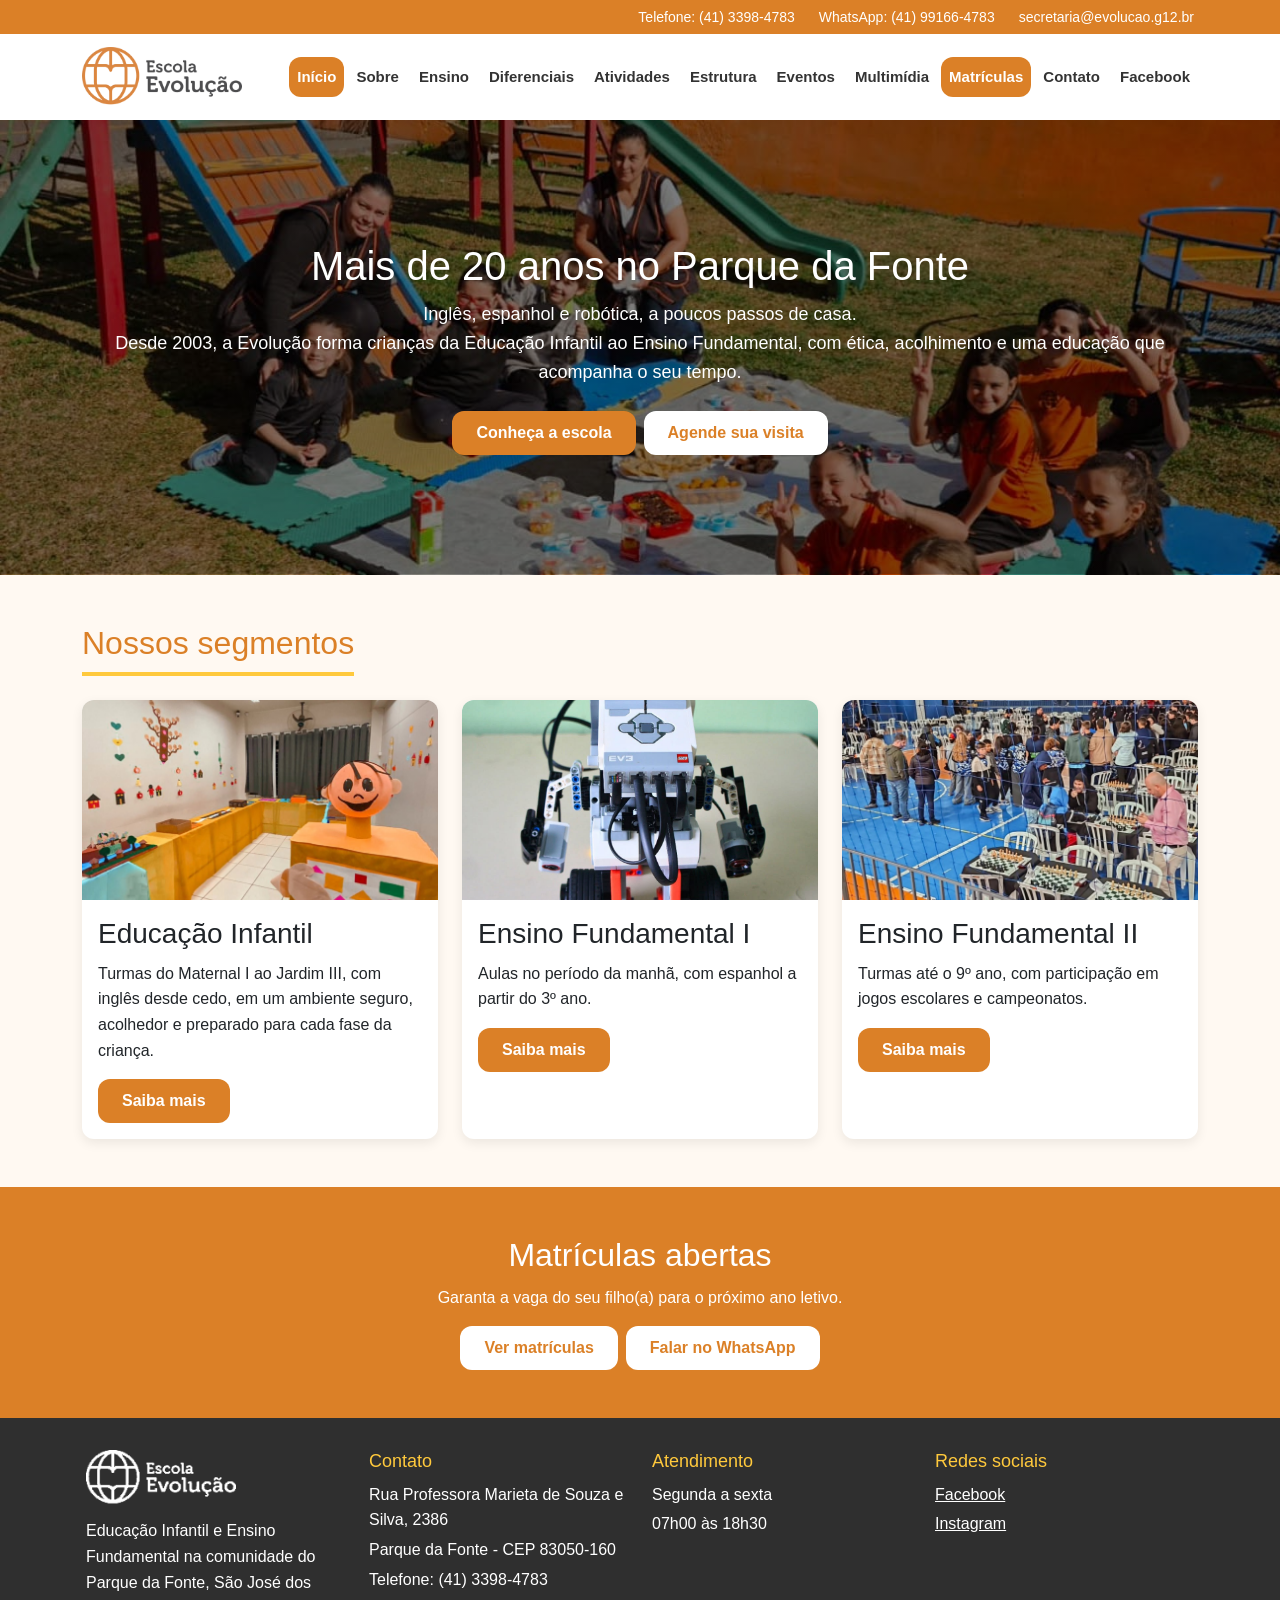
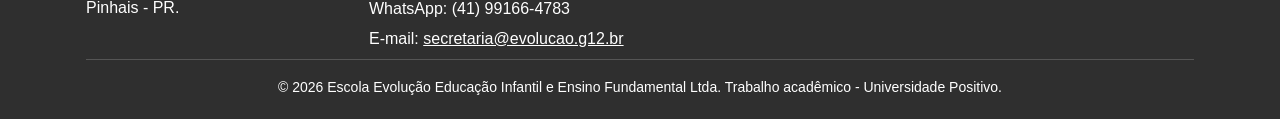
==== index.html @ ef8113a2 "Subindo Projeto" ====
<!DOCTYPE html>
<html lang="pt-BR">
<head>
    <meta charset="UTF-8">
    <meta name="viewport" content="width=device-width, initial-scale=1.0">
    <title>Início | Escola Evolução</title>
    <link rel="stylesheet" href="css/bootstrap.min.css">
    <link rel="stylesheet" href="css/style.css">
    <style>
        .banner-pagina {
            background-image: linear-gradient(rgba(0, 0, 0, 0.5), rgba(0, 0, 0, 0.5)), url("assets/images/parquinho.jpg");
        }
    </style>
</head>
<body>
    <header class="cabecalho">
        <div class="faixa-topo">
            <div class="conteudo faixa-topo-itens">
                <span>Telefone: (41) 3398-4783</span>
                <a href="https://wa.me/5541991664783" target="_blank">WhatsApp: (41) 99166-4783</a>
                <a href="mailto:secretaria@evolucao.g12.br">secretaria@evolucao.g12.br</a>
            </div>
        </div>
        <nav class="navbar navbar-expand-xl">
            <div class="container">
                <a class="navbar-brand logo" href="index.html">
                    <img src="assets/images/logo-color.png" alt="Logo da Escola Evolução">
                </a>
                <button class="navbar-toggler" type="button" data-bs-toggle="collapse" data-bs-target="#menu-principal" aria-controls="menu-principal" aria-expanded="false" aria-label="Abrir menu">
                    <span class="navbar-toggler-icon"></span>
                </button>
                <div class="collapse navbar-collapse" id="menu-principal">
                    <ul class="navbar-nav ms-auto gap-1">
                        <li class="nav-item"><a class="nav-link menu-link ativo" href="index.html">Início</a></li>
                        <li class="nav-item"><a class="nav-link menu-link" href="sobre.html">Sobre</a></li>
                        <li class="nav-item"><a class="nav-link menu-link" href="ensino.html">Ensino</a></li>
                        <li class="nav-item"><a class="nav-link menu-link" href="diferenciais.html">Diferenciais</a></li>
                        <li class="nav-item"><a class="nav-link menu-link" href="atividades.html">Atividades</a></li>
                        <li class="nav-item"><a class="nav-link menu-link" href="estrutura.html">Estrutura</a></li>
                        <li class="nav-item"><a class="nav-link menu-link" href="eventos.html">Eventos</a></li>
                        <li class="nav-item"><a class="nav-link menu-link" href="multimidia.html">Multimídia</a></li>
                        <li class="nav-item"><a class="nav-link menu-link menu-destaque" href="matriculas.html">Matrículas</a></li>
                        <li class="nav-item"><a class="nav-link menu-link" href="contato.html">Contato</a></li>
                        <li class="nav-item"><a class="nav-link menu-link" href="https://www.facebook.com/evolucaosjp" target="_blank">Facebook</a></li>
                    </ul>
                </div>
            </div>
        </nav>
    </header>

    <main>
        <section class="banner-pagina banner-grande">
            <div class="container">
                <h1>Mais de 20 anos no Parque da Fonte</h1>
                <p>Inglês, espanhol e robótica, a poucos passos de casa.</p>
                <p>Desde 2003, a Evolução forma crianças da Educação Infantil ao Ensino Fundamental, com ética, acolhimento e uma educação que acompanha o seu tempo.</p>
                <div class="d-flex flex-wrap justify-content-center gap-2 mt-4">
                    <a class="btn btn-escola" href="sobre.html">Conheça a escola</a>
                    <a class="btn btn-escola btn-claro" href="https://wa.me/5541991664783" target="_blank">Agende sua visita</a>
                </div>
            </div>
        </section>

        <section class="secao">
            <div class="container">
                <h2 class="titulo-secao">Nossos segmentos</h2>
                <div class="row g-4">
                    <div class="col-md-4">
                        <article class="card card-escola h-100">
                            <img src="assets/images/sala-feira-cultural-infantil.jpg" class="card-img-top" alt="Sala da Educação Infantil decorada para a Feira Cultural">
                            <div class="card-body">
                                <h3 class="card-title">Educação Infantil</h3>
                                <p class="card-text">Turmas do Maternal I ao Jardim III, com inglês desde cedo, em um ambiente seguro, acolhedor e preparado para cada fase da criança.</p>
                                <a class="btn btn-escola" href="ensino.html">Saiba mais</a>
                            </div>
                        </article>
                    </div>
                    <div class="col-md-4">
                        <article class="card card-escola h-100">
                            <img src="assets/images/robotica.jpg" class="card-img-top" alt="Robô de robótica educacional montado pelos alunos">
                            <div class="card-body">
                                <h3 class="card-title">Ensino Fundamental I</h3>
                                <p class="card-text">Aulas no período da manhã, com espanhol a partir do 3º ano.</p>
                                <a class="btn btn-escola" href="ensino.html">Saiba mais</a>
                            </div>
                        </article>
                    </div>
                    <div class="col-md-4">
                        <article class="card card-escola h-100">
                            <img src="assets/images/jogos-colegiais-xadrez.jpg" class="card-img-top" alt="Ginásio com mesas de xadrez nos Jogos Colegiais">
                            <div class="card-body">
                                <h3 class="card-title">Ensino Fundamental II</h3>
                                <p class="card-text">Turmas até o 9º ano, com participação em jogos escolares e campeonatos.</p>
                                <a class="btn btn-escola" href="ensino.html">Saiba mais</a>
                            </div>
                        </article>
                    </div>
                </div>
            </div>
        </section>

        <section class="faixa-chamada">
            <div class="container">
                <h2>Matrículas abertas</h2>
                <p>Garanta a vaga do seu filho(a) para o próximo ano letivo.</p>
                <div class="d-flex flex-wrap justify-content-center gap-2">
                    <a class="btn btn-escola btn-claro" href="matriculas.html">Ver matrículas</a>
                    <a class="btn btn-escola btn-claro" href="https://wa.me/5541991664783" target="_blank">Falar no WhatsApp</a>
                </div>
            </div>
        </section>
    </main>

    <footer class="rodape">
        <div class="conteudo">
            <div class="rodape-colunas">
                <div>
                    <img class="rodape-logo" src="assets/images/logo-white.png" alt="Logo da Escola Evolução">
                    <p>Educação Infantil e Ensino Fundamental na comunidade do Parque da Fonte, São José dos Pinhais - PR.</p>
                </div>
                <div>
                    <h3>Contato</h3>
                    <p>Rua Professora Marieta de Souza e Silva, 2386</p>
                    <p>Parque da Fonte - CEP 83050-160</p>
                    <p>Telefone: (41) 3398-4783</p>
                    <p>WhatsApp: (41) 99166-4783</p>
                    <p>E-mail: <a href="mailto:secretaria@evolucao.g12.br">secretaria@evolucao.g12.br</a></p>
                </div>
                <div>
                    <h3>Atendimento</h3>
                    <p>Segunda a sexta</p>
                    <p>07h00 às 18h30</p>
                </div>
                <div>
                    <h3>Redes sociais</h3>
                    <p><a href="https://www.facebook.com/evolucaosjp" target="_blank">Facebook</a></p>
                    <p><a href="https://www.instagram.com/evolucaosjp" target="_blank">Instagram</a></p>
                </div>
            </div>
            <p class="rodape-copyright">&copy; 2026 Escola Evolução Educação Infantil e Ensino Fundamental Ltda. Trabalho acadêmico - Universidade Positivo.</p>
        </div>
    </footer>

    <script src="js/bootstrap.bundle.min.js"></script>
    <script src="js/script.js"></script>
</body>
</html>
---- css/style.css ----
/*
    Projeto: Site institucional - Escola Evolução (São José dos Pinhais - PR)
    Disciplina: Desenvolvimento Front-End para Web - Universidade Positivo
    Arquivo: style.css
    Descrição: estilos compartilhados por todas as páginas (com Bootstrap e com CSS puro).
*/

:root {
    --cor-principal: #DB8027;
    --cor-principal-escura: #B5651A;
    --cor-destaque: #FFC93C;
    --cor-texto: #333333;
    --cor-fundo: #FFF9F2;
    --cor-branca: #FFFFFF;
    --cor-rodape: #2F2F2F;
    --fonte-texto: Arial, Helvetica, sans-serif;
    --fonte-titulo: "Arial Rounded MT Bold", Arial, Helvetica, sans-serif;
    --raio: 12px;
    --sombra: 0 4px 12px rgba(0, 0, 0, 0.08);
}

* {
    box-sizing: border-box;
}

body {
    margin: 0;
    font-family: var(--fonte-texto);
    font-size: 16px;
    line-height: 1.6;
    color: var(--cor-texto);
    background-color: var(--cor-fundo);
}

h1,
h2,
h3 {
    font-family: var(--fonte-titulo);
    color: var(--cor-principal);
    line-height: 1.3;
}

a {
    color: var(--cor-principal);
}

img {
    max-width: 100%;
    display: block;
}

.conteudo {
    max-width: 1140px;
    margin: 0 auto;
    padding: 0 16px;
}

.secao {
    padding: 48px 0;
}

.titulo-secao {
    display: inline-block;
    margin-bottom: 24px;
    padding-bottom: 8px;
    border-bottom: 4px solid var(--cor-destaque);
}

.btn-escola {
    display: inline-block;
    padding: 10px 24px;
    border: none;
    border-radius: var(--raio);
    background-color: var(--cor-principal);
    color: var(--cor-branca);
    font-weight: bold;
    text-decoration: none;
    cursor: pointer;
}

.btn-escola:hover {
    background-color: var(--cor-principal-escura);
    color: var(--cor-branca);
}

.card-escola {
    background-color: var(--cor-branca);
    border: none;
    border-radius: var(--raio);
    box-shadow: var(--sombra);
    overflow: hidden;
}

.card-escola img {
    width: 100%;
    height: 200px;
    object-fit: cover;
}

.cabecalho {
    background-color: var(--cor-branca);
    box-shadow: var(--sombra);
}

.logo img {
    height: 60px;
    width: auto;
}

.menu-link {
    display: block;
    padding: 8px 10px;
    border-radius: var(--raio);
    color: var(--cor-texto);
    font-size: 15px;
    font-weight: bold;
    text-decoration: none;
}

.menu-link:hover,
.menu-link.ativo {
    background-color: var(--cor-principal);
    color: var(--cor-branca);
}

.menu {
    display: flex;
    flex-wrap: wrap;
    justify-content: space-between;
    align-items: center;
    padding-top: 10px;
    padding-bottom: 10px;
}

#menu-botao {
    padding: 6px 12px;
    border: 2px solid var(--cor-principal);
    border-radius: var(--raio);
    background-color: var(--cor-branca);
    color: var(--cor-principal);
    font-size: 24px;
    cursor: pointer;
}

.menu-lista {
    display: none;
    width: 100%;
    margin: 10px 0 0;
    padding: 0;
    list-style: none;
}

.menu-lista.aberto {
    display: flex;
    flex-direction: column;
    gap: 4px;
}

.menu-link.menu-destaque {
    background-color: var(--cor-principal);
    color: var(--cor-branca);
}

.menu-link.menu-destaque:hover {
    background-color: var(--cor-principal-escura);
}

.faixa-topo {
    padding: 6px 0;
    background-color: var(--cor-principal);
    color: var(--cor-branca);
    font-size: 14px;
}

.faixa-topo-itens {
    display: flex;
    flex-wrap: wrap;
    justify-content: center;
    gap: 4px 24px;
}

.faixa-topo a {
    color: var(--cor-branca);
    text-decoration: none;
}

.banner-pagina {
    padding: 64px 0;
    background-color: var(--cor-principal);
    background-size: cover;
    background-position: center;
    color: var(--cor-branca);
    text-align: center;
}

.banner-grande {
    padding: 120px 0;
}

.banner-pagina h1 {
    margin: 0 0 8px;
    color: var(--cor-branca);
}

.banner-pagina p {
    margin: 0;
    font-size: 18px;
}

.duas-colunas {
    display: flex;
    flex-direction: column;
    align-items: center;
    gap: 32px;
}

.duas-colunas > * {
    flex: 1;
}

.duas-colunas img {
    width: 100%;
    max-height: 400px;
    object-fit: cover;
    border-radius: var(--raio);
    box-shadow: var(--sombra);
}

.lista-blocos {
    display: flex;
    flex-wrap: wrap;
    gap: 24px;
}

.lista-blocos > * {
    flex: 1 1 240px;
}

.card-corpo {
    padding: 20px;
}

.card-corpo h3 {
    margin-top: 0;
}

.video-vertical {
    display: block;
    width: auto;
    max-width: 100%;
    max-height: 600px;
    margin: 0 auto;
}

.imagem-secao {
    height: 320px;
    object-fit: cover;
}

.galeria {
    display: grid;
    grid-template-columns: 1fr;
    gap: 16px;
}

.galeria figure {
    margin: 0;
}

.tabela-escola thead th {
    background-color: var(--cor-principal);
    color: var(--cor-branca);
}

.campo {
    border: 2px solid #DDDDDD;
    border-radius: var(--raio);
}

.campo:hover {
    border-color: var(--cor-destaque);
}

.campo:focus {
    border-color: var(--cor-principal);
    box-shadow: 0 0 0 3px rgba(219, 128, 39, 0.25);
    outline: none;
}

.campo:focus:invalid {
    border-color: #DC3545;
    box-shadow: 0 0 0 3px rgba(220, 53, 69, 0.25);
}

.linha-tempo {
    margin: 0;
    padding: 0 0 0 24px;
    border-left: 4px solid var(--cor-principal);
    list-style: none;
}

.linha-tempo li {
    margin-bottom: 24px;
}

.linha-tempo-ano {
    display: inline-block;
    padding: 2px 12px;
    border-radius: var(--raio);
    background-color: var(--cor-principal);
    color: var(--cor-branca);
    font-weight: bold;
}

.lista-valores {
    display: flex;
    flex-wrap: wrap;
    gap: 12px;
    margin: 24px 0;
    padding: 0;
    list-style: none;
}

.lista-valores li {
    padding: 8px 18px;
    border: 2px solid var(--cor-principal);
    border-radius: var(--raio);
    background-color: var(--cor-branca);
    color: var(--cor-principal-escura);
    font-weight: bold;
}

.citacao {
    margin: 0;
    padding: 16px 24px;
    border-left: 6px solid var(--cor-principal);
    background-color: var(--cor-branca);
    border-radius: var(--raio);
    font-size: 20px;
}

.faixa-chamada {
    padding: 48px 0;
    background-color: var(--cor-principal);
    color: var(--cor-branca);
    text-align: center;
}

.faixa-chamada h2 {
    margin-top: 0;
    color: var(--cor-branca);
}

.btn-claro {
    background-color: var(--cor-branca);
    color: var(--cor-principal);
}

.btn-claro:hover {
    background-color: var(--cor-destaque);
    color: var(--cor-texto);
}

.rodape {
    padding: 32px 0 16px;
    background-color: var(--cor-rodape);
    color: var(--cor-branca);
}

.rodape-colunas {
    display: flex;
    flex-direction: column;
    gap: 24px;
}

.rodape-colunas > div {
    flex: 1;
}

.rodape-logo {
    height: 56px;
    width: auto;
    margin-bottom: 12px;
}

.rodape h3 {
    margin-top: 0;
    font-size: 18px;
    color: var(--cor-destaque);
}

.rodape p {
    margin: 4px 0;
}

.rodape a {
    color: var(--cor-branca);
}

.rodape a:hover {
    color: var(--cor-destaque);
}

.rodape-copyright {
    margin-top: 24px;
    padding-top: 16px;
    border-top: 1px solid #555555;
    text-align: center;
    font-size: 14px;
}

@media (min-width: 768px) {
    .faixa-topo-itens {
        justify-content: flex-end;
    }

    .duas-colunas {
        flex-direction: row;
    }

    .galeria {
        grid-template-columns: repeat(2, 1fr);
    }

    .rodape-colunas {
        flex-direction: row;
        justify-content: space-between;
    }
}

@media (min-width: 1200px) {
    #menu-botao {
        display: none;
    }

    .menu-lista {
        display: flex;
        flex-direction: row;
        gap: 4px;
        width: auto;
        margin: 0;
    }

    .galeria {
        grid-template-columns: repeat(4, 1fr);
    }
}
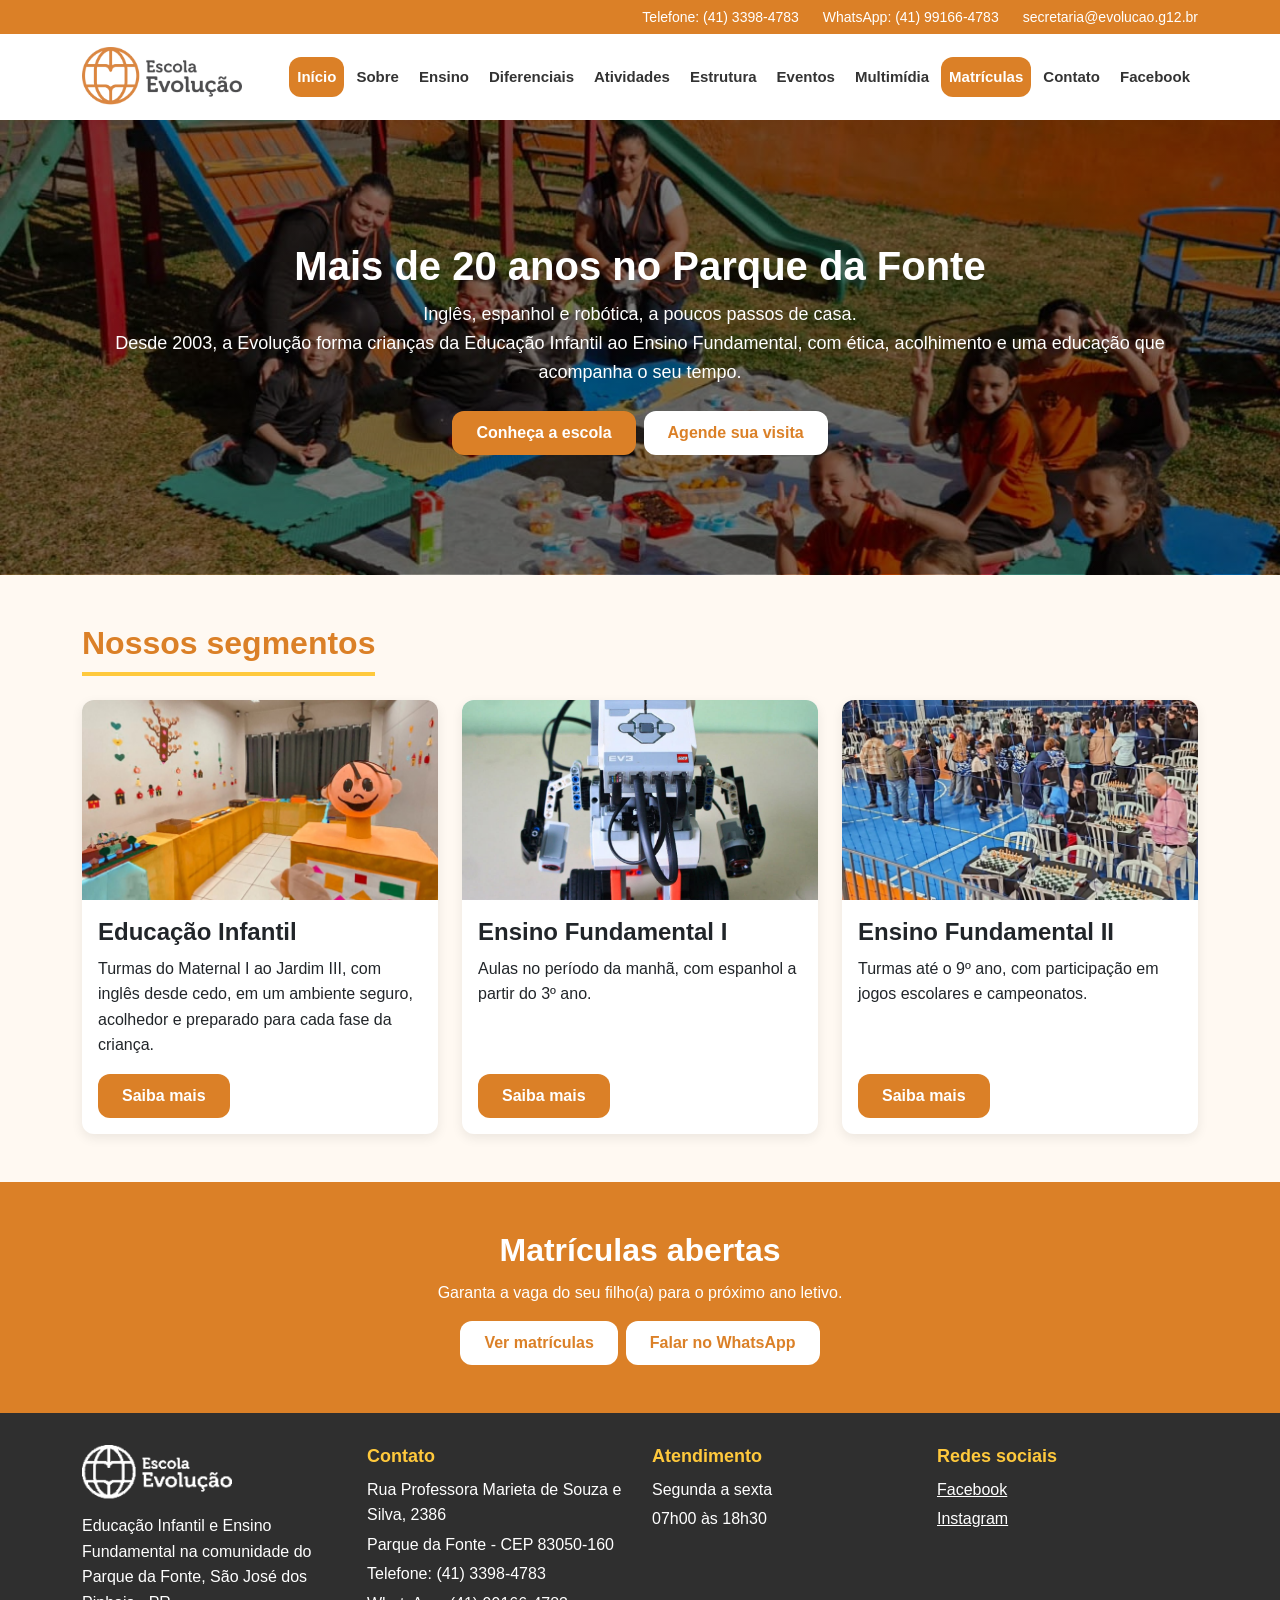
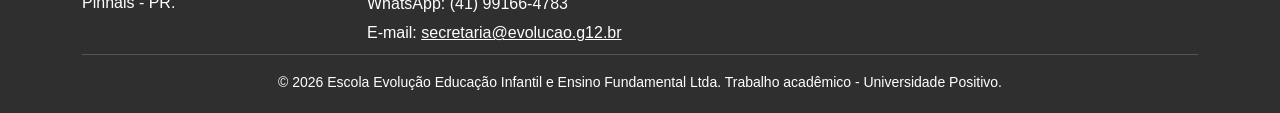
==== commit 0c841bf3: "Alguns ajustes" ====
--- a/index.html
+++ b/index.html
@@ -8,7 +8,7 @@
     <link rel="stylesheet" href="css/style.css">
     <style>
         .banner-pagina {
-            background-image: linear-gradient(rgba(0, 0, 0, 0.5), rgba(0, 0, 0, 0.5)), url("assets/images/parquinho.jpg");
+            background-image: linear-gradient(rgba(0, 0, 0, 0.5), rgba(0, 0, 0, 0.5)), url("img/parquinho.jpg");
         }
     </style>
 </head>
@@ -24,7 +24,7 @@
         <nav class="navbar navbar-expand-xl">
             <div class="container">
                 <a class="navbar-brand logo" href="index.html">
-                    <img src="assets/images/logo-color.png" alt="Logo da Escola Evolução">
+                    <img src="img/logo-color.png" alt="Logo da Escola Evolução">
                 </a>
                 <button class="navbar-toggler" type="button" data-bs-toggle="collapse" data-bs-target="#menu-principal" aria-controls="menu-principal" aria-expanded="false" aria-label="Abrir menu">
                     <span class="navbar-toggler-icon"></span>
@@ -67,31 +67,31 @@
                 <div class="row g-4">
                     <div class="col-md-4">
                         <article class="card card-escola h-100">
-                            <img src="assets/images/sala-feira-cultural-infantil.jpg" class="card-img-top" alt="Sala da Educação Infantil decorada para a Feira Cultural">
-                            <div class="card-body">
+                            <img src="img/sala-feira-cultural-infantil.jpg" class="card-img-top" alt="Sala da Educação Infantil decorada para a Feira Cultural">
+                            <div class="card-body d-flex flex-column">
                                 <h3 class="card-title">Educação Infantil</h3>
                                 <p class="card-text">Turmas do Maternal I ao Jardim III, com inglês desde cedo, em um ambiente seguro, acolhedor e preparado para cada fase da criança.</p>
-                                <a class="btn btn-escola" href="ensino.html">Saiba mais</a>
+                                <a class="btn btn-escola mt-auto align-self-start" href="ensino.html">Saiba mais</a>
                             </div>
                         </article>
                     </div>
                     <div class="col-md-4">
                         <article class="card card-escola h-100">
-                            <img src="assets/images/robotica.jpg" class="card-img-top" alt="Robô de robótica educacional montado pelos alunos">
-                            <div class="card-body">
+                            <img src="img/robotica.jpg" class="card-img-top" alt="Robô de robótica educacional montado pelos alunos">
+                            <div class="card-body d-flex flex-column">
                                 <h3 class="card-title">Ensino Fundamental I</h3>
                                 <p class="card-text">Aulas no período da manhã, com espanhol a partir do 3º ano.</p>
-                                <a class="btn btn-escola" href="ensino.html">Saiba mais</a>
+                                <a class="btn btn-escola mt-auto align-self-start" href="ensino.html">Saiba mais</a>
                             </div>
                         </article>
                     </div>
                     <div class="col-md-4">
                         <article class="card card-escola h-100">
-                            <img src="assets/images/jogos-colegiais-xadrez.jpg" class="card-img-top" alt="Ginásio com mesas de xadrez nos Jogos Colegiais">
-                            <div class="card-body">
+                            <img src="img/jogos-colegiais-xadrez.jpg" class="card-img-top" alt="Ginásio com mesas de xadrez nos Jogos Colegiais">
+                            <div class="card-body d-flex flex-column">
                                 <h3 class="card-title">Ensino Fundamental II</h3>
                                 <p class="card-text">Turmas até o 9º ano, com participação em jogos escolares e campeonatos.</p>
-                                <a class="btn btn-escola" href="ensino.html">Saiba mais</a>
+                                <a class="btn btn-escola mt-auto align-self-start" href="ensino.html">Saiba mais</a>
                             </div>
                         </article>
                     </div>
@@ -115,7 +115,7 @@
         <div class="conteudo">
             <div class="rodape-colunas">
                 <div>
-                    <img class="rodape-logo" src="assets/images/logo-white.png" alt="Logo da Escola Evolução">
+                    <img class="rodape-logo" src="img/logo-white.png" alt="Logo da Escola Evolução">
                     <p>Educação Infantil e Ensino Fundamental na comunidade do Parque da Fonte, São José dos Pinhais - PR.</p>
                 </div>
                 <div>
--- a/css/style.css
+++ b/css/style.css
@@ -35,9 +35,31 @@
 h1,
 h2,
 h3 {
+    margin-top: 0;
+    margin-bottom: 8px;
     font-family: var(--fonte-titulo);
+    font-weight: bold;
     color: var(--cor-principal);
     line-height: 1.3;
+}
+
+h1 {
+    font-size: 2rem;
+}
+
+h2 {
+    font-size: 1.75rem;
+}
+
+h3 {
+    font-size: 1.5rem;
+}
+
+p,
+ul,
+ol {
+    margin-top: 0;
+    margin-bottom: 16px;
 }
 
 a {
@@ -52,7 +74,7 @@
 .conteudo {
     max-width: 1140px;
     margin: 0 auto;
-    padding: 0 16px;
+    padding: 0 12px;
 }
 
 .secao {
@@ -102,6 +124,12 @@
     box-shadow: var(--sombra);
 }
 
+.logo {
+    display: block;
+    margin-right: 16px;
+    padding: 5px 0;
+}
+
 .logo img {
     height: 60px;
     width: auto;
@@ -128,8 +156,8 @@
     flex-wrap: wrap;
     justify-content: space-between;
     align-items: center;
-    padding-top: 10px;
-    padding-bottom: 10px;
+    padding-top: 8px;
+    padding-bottom: 8px;
 }
 
 #menu-botao {
@@ -185,7 +213,7 @@
 }
 
 .banner-pagina {
-    padding: 64px 0;
+    padding: 96px 0;
     background-color: var(--cor-principal);
     background-size: cover;
     background-position: center;
@@ -410,6 +438,14 @@
 }
 
 @media (min-width: 768px) {
+    h1 {
+        font-size: 2.5rem;
+    }
+
+    h2 {
+        font-size: 2rem;
+    }
+
     .faixa-topo-itens {
         justify-content: flex-end;
     }
@@ -445,3 +481,9 @@
         grid-template-columns: repeat(4, 1fr);
     }
 }
+
+@media (min-width: 1400px) {
+    .conteudo {
+        max-width: 1320px;
+    }
+}
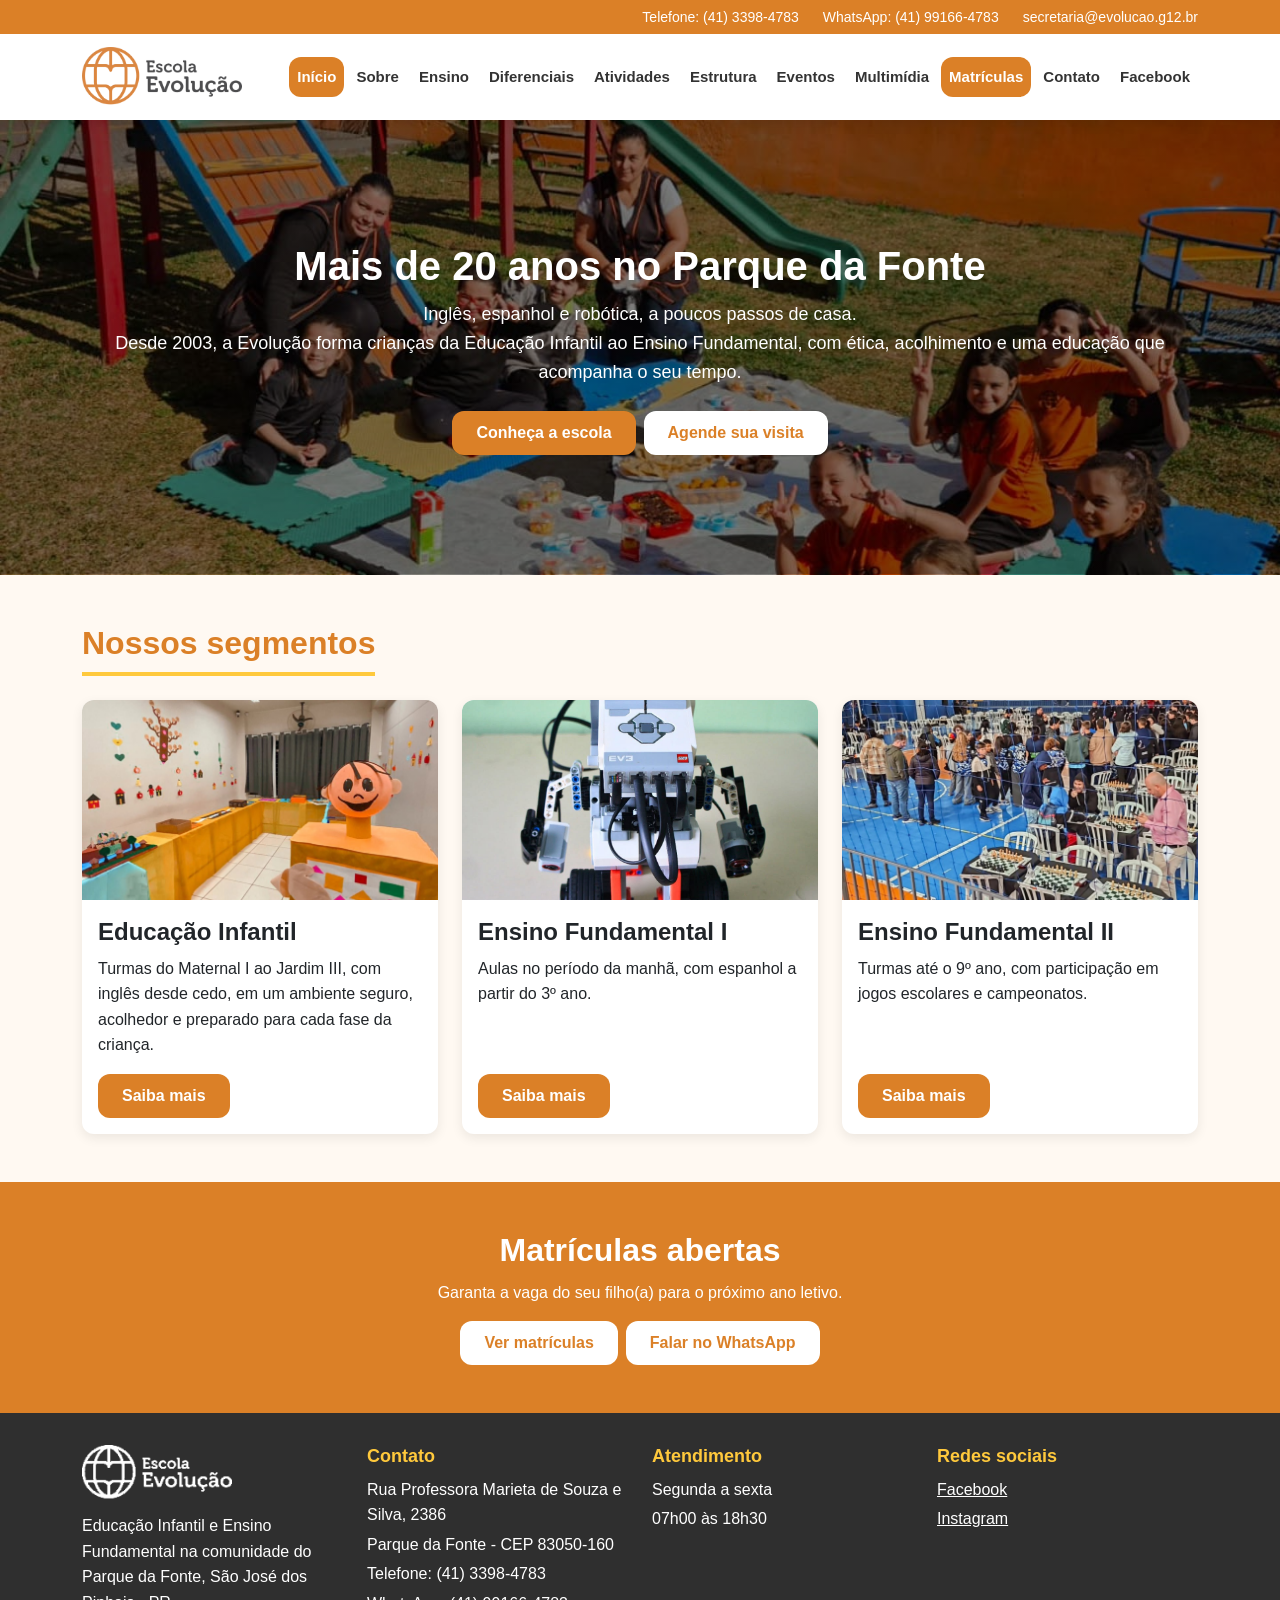
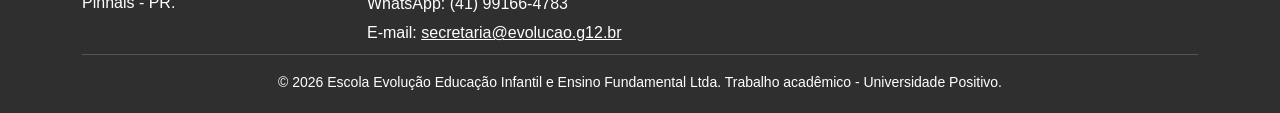
==== commit c6c2520c: "Melhorando o menu" ====
--- a/index.html
+++ b/index.html
@@ -27,7 +27,7 @@
                     <img src="img/logo-color.png" alt="Logo da Escola Evolução">
                 </a>
                 <button class="navbar-toggler" type="button" data-bs-toggle="collapse" data-bs-target="#menu-principal" aria-controls="menu-principal" aria-expanded="false" aria-label="Abrir menu">
-                    <span class="navbar-toggler-icon"></span>
+                    ☰
                 </button>
                 <div class="collapse navbar-collapse" id="menu-principal">
                     <ul class="navbar-nav ms-auto gap-1">
--- a/css/style.css
+++ b/css/style.css
@@ -120,6 +120,9 @@
 }
 
 .cabecalho {
+    position: sticky;
+    top: 0;
+    z-index: 1000;
     background-color: var(--cor-branca);
     box-shadow: var(--sombra);
 }
@@ -137,7 +140,7 @@
 
 .menu-link {
     display: block;
-    padding: 8px 10px;
+    padding: 8px;
     border-radius: var(--raio);
     color: var(--cor-texto);
     font-size: 15px;
@@ -160,7 +163,8 @@
     padding-bottom: 8px;
 }
 
-#menu-botao {
+#menu-botao,
+.navbar-toggler {
     padding: 6px 12px;
     border: 2px solid var(--cor-principal);
     border-radius: var(--raio);
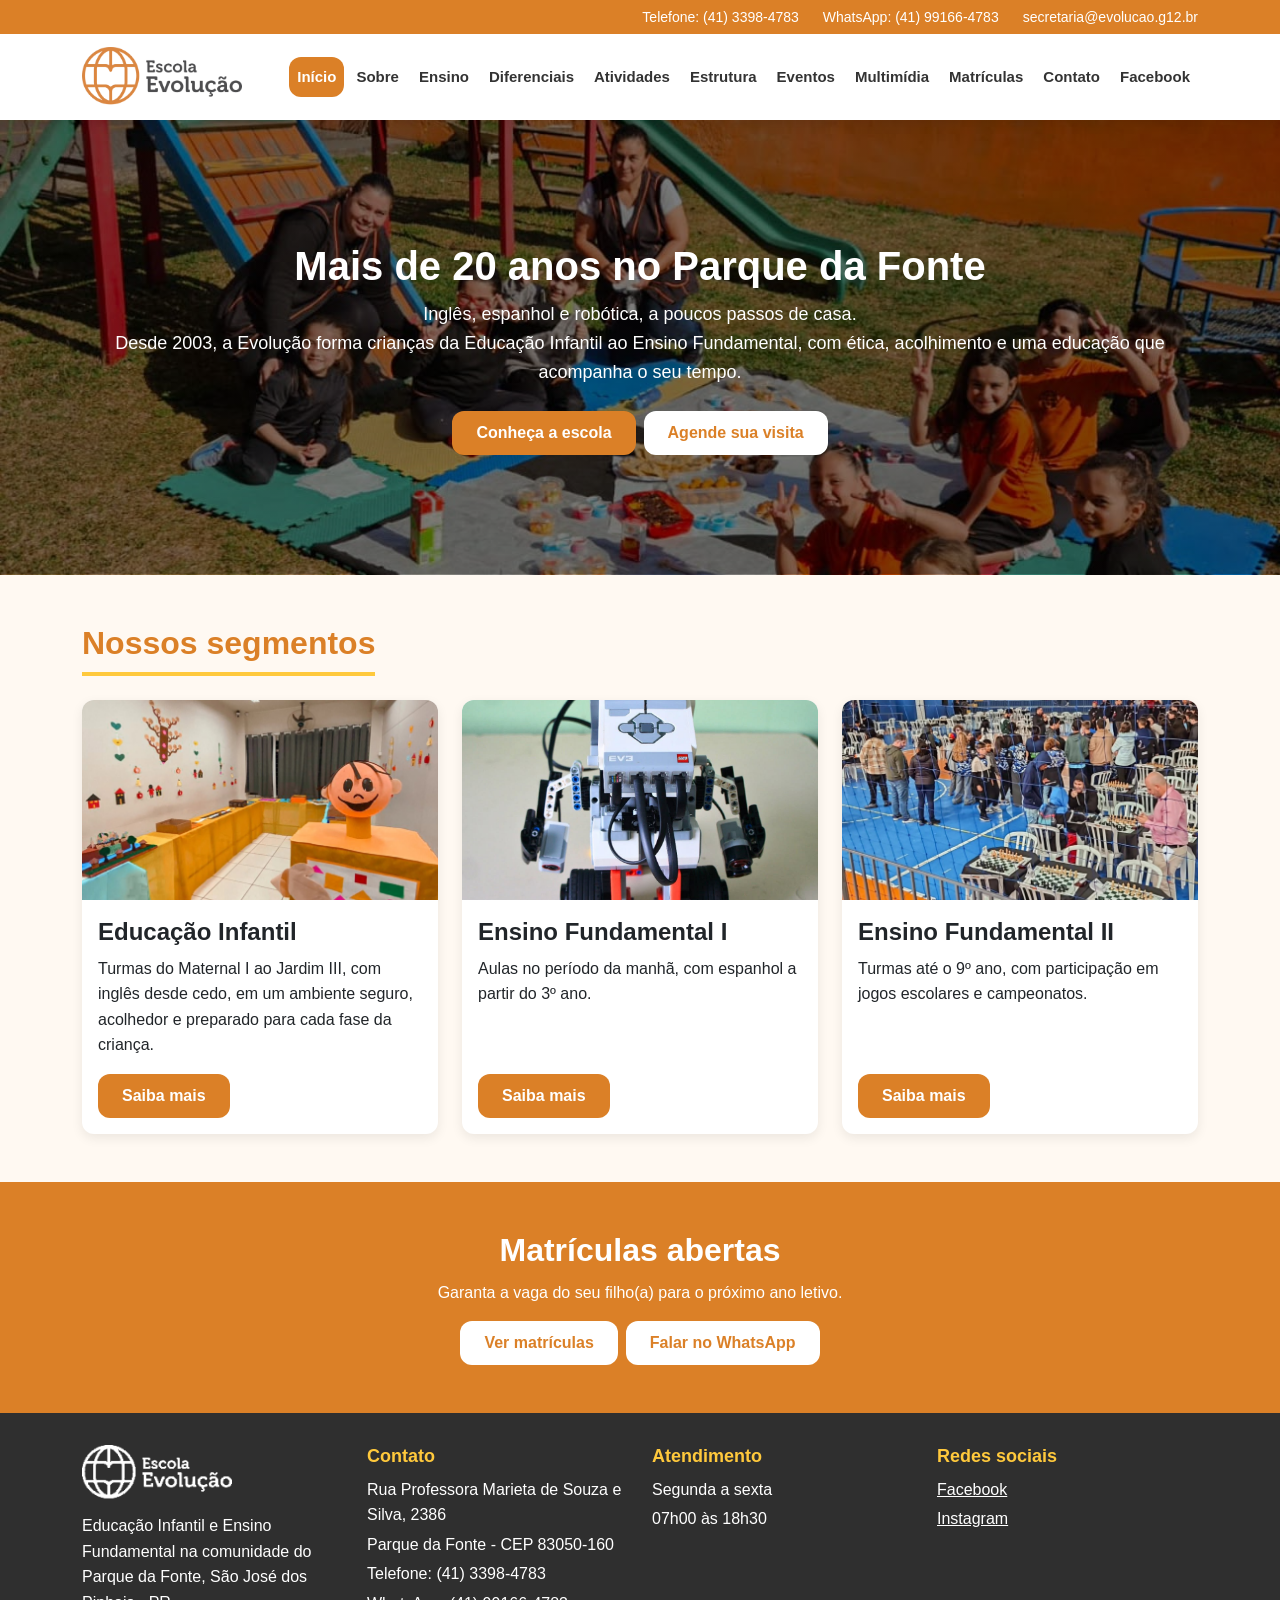
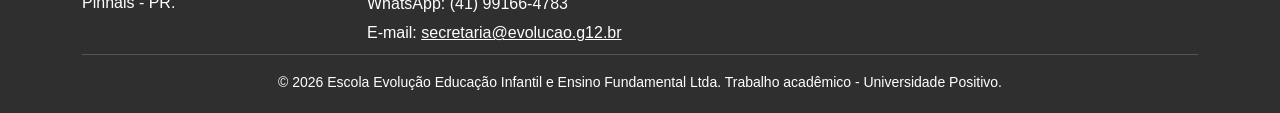
==== commit f27a6916: "Melhoria do menu, retirada da classe MENU-DESTAQUE, que permanecia em uma unica cor." ====
--- a/index.html
+++ b/index.html
@@ -39,7 +39,7 @@
                         <li class="nav-item"><a class="nav-link menu-link" href="estrutura.html">Estrutura</a></li>
                         <li class="nav-item"><a class="nav-link menu-link" href="eventos.html">Eventos</a></li>
                         <li class="nav-item"><a class="nav-link menu-link" href="multimidia.html">Multimídia</a></li>
-                        <li class="nav-item"><a class="nav-link menu-link menu-destaque" href="matriculas.html">Matrículas</a></li>
+                        <li class="nav-item"><a class="nav-link menu-link" href="matriculas.html">Matrículas</a></li>
                         <li class="nav-item"><a class="nav-link menu-link" href="contato.html">Contato</a></li>
                         <li class="nav-item"><a class="nav-link menu-link" href="https://www.facebook.com/evolucaosjp" target="_blank">Facebook</a></li>
                     </ul>
--- a/css/style.css
+++ b/css/style.css
@@ -188,12 +188,8 @@
     gap: 4px;
 }
 
-.menu-link.menu-destaque {
-    background-color: var(--cor-principal);
-    color: var(--cor-branca);
-}
-
-.menu-link.menu-destaque:hover {
+
+.menu-link:hover {
     background-color: var(--cor-principal-escura);
 }
 
